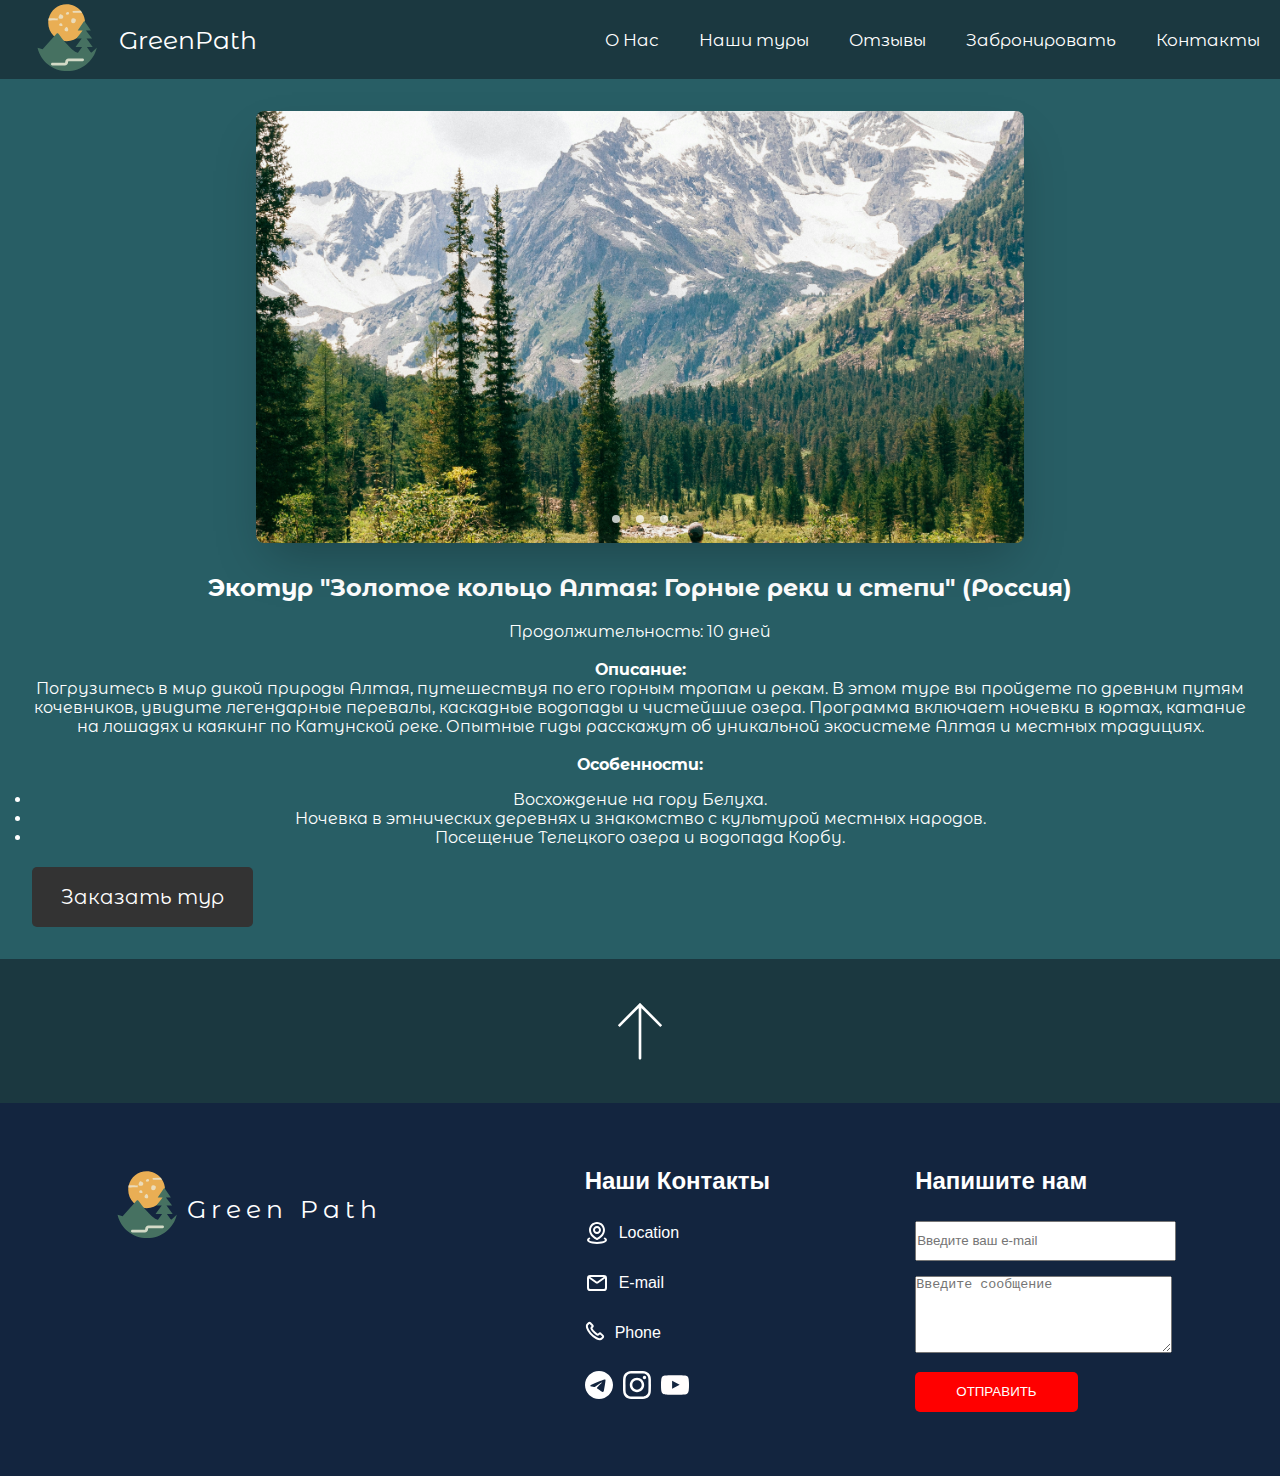
==== altai.html @ 3b1edea9 "add altai page" ====
<!DOCTYPE html>
<html lang="ru">
<head>
    <meta charset="UTF-8">
    <meta name="viewport" content="width=device-width, initial-scale=1.0">
    <link rel="shortcut icon" href="./assets/images/logo Green-Path.svg" type="image/svg">
    <title>Золотое Кольцо Алтая</title>
    <link rel="preconnect" href="https://fonts.googleapis.com">
<link rel="preconnect" href="https://fonts.gstatic.com" crossorigin>
<link href="https://fonts.googleapis.com/css2?family=Alegreya+Sans:ital,wght@0,100;0,300;0,400;0,500;0,700;0,800;0,900;1,100;1,300;1,400;1,500;1,700;1,800;1,900&family=Cedarville+Cursive&family=Josefin+Sans:ital,wght@0,100..700;1,100..700&family=Roboto+Slab:wght@100..900&family=Roboto:ital,wght@0,100;0,300;0,400;0,500;0,700;0,900;1,100;1,300;1,400;1,500;1,700;1,900&family=Square+Peg&display=swap" rel="stylesheet">
    <link rel="stylesheet" href="./assets/styles/style.css">
    <link rel="stylesheet" href="./assets/styles/altai.css">
    <link rel="stylesheet" href="./assets/styles/header.css">
    <link rel="stylesheet" href="./assets/styles/footer.css">
    <link rel="preconnect" href="https://fonts.googleapis.com">
<link rel="preconnect" href="https://fonts.gstatic.com" crossorigin>
<link href="https://fonts.googleapis.com/css2?family=Inter:ital,opsz,wght@0,14..32,100..900;1,14..32,100..900&family=Josefin+Sans:ital,wght@0,100..700;1,100..700&family=Montserrat+Alternates:ital,wght@0,100;0,200;0,300;0,400;0,500;0,600;0,700;0,800;0,900;1,100;1,200;1,300;1,400;1,500;1,600;1,700;1,800;1,900&display=swap" rel="stylesheet">
</head>
<body>
    <header id="header">
    

        <nav>
        <div class="logo-link">
            <a href="index.html"><img src="assets/images/logo_Green-Path.svg" alt="Green-Path-logo"></a>
            </div> 
    
            <div class="logo-name">
        <p>GreenPath</p>
            </div>
    
            <ul class="sidebar">
            <li onclick=hideSidebar()> <a href="#"><svg xmlns="http://www.w3.org/2000/svg" height="24px" viewBox="0 -960 960 960" width="24px" fill="#FFFFFF"><path d="m256-200-56-56 224-224-224-224 56-56 224 224 224-224 56 56-224 224 224 224-56 56-224-224-224 224Z"/></svg></a></li>
            <li> <a href="index.html">О Нас</a></li>
            <li> <a href="catalog.html">Наши туры</a></li>
            <li> <a href="reviews.html">Отзывы</a></li>
            <li> <a href="form_order.html">Забронировать</a></li>
            <li> <a href="footer">Контакты</a></li>
        </ul>
        <ul>  
            <li class="hideOnMobile"> <a href="index.html">О Нас</a></li>
            <li class="hideOnMobile"> <a href="catalog.html">Наши туры</a></li>
            <li class="hideOnMobile"> <a href="reviews.html">Отзывы</a></li>
            <li class="hideOnMobile"> <a href="form_order.html">Забронировать</a></li>
            <li class="hideOnMobile"> <a href="footer">Контакты</a></li>
            <li class="menu-button" onclick="showSidebar()"><a href="#"><svg xmlns="http://www.w3.org/2000/svg" height="24px" viewBox="0 -960 960 960" width="24px" fill="#FFFFFF"><path d="M120-240v-80h720v80H120Zm0-200v-80h720v80H120Zm0-200v-80h720v80H120Z"/></svg></a></li>
        </ul>
        </nav>
        <script>
            function showSidebar(){
                const sidebar = document.querySelector('.sidebar')
                sidebar.style.display = 'flex'
            }
            function hideSidebar(){
                const sidebar = document.querySelector('.sidebar')
                sidebar.style.display = 'none'
            }
        </script>
    
    </header>
    <main>
<div class="main-container">
    <div class="slider-wrapper">
        <div class="slider">
            <img id="slide-1" src="assets/images/altai.jpg" alt="Altai-image"/>
            <img id="slide-2" src="assets/images/Altai1.jpg" alt="Altai-image"/>
            <img id="slide-3" src="assets/images/Altai3.jpg" alt="Altai-image"/>
        </div>
        <div class="slider-nav">
            <a href="#slide-1"></a>
            <a href="#slide-2"></a>
            <a href="#slide-3"></a>
        </div>
    </div>
    





    <h2>Экотур "Золотое кольцо Алтая: Горные реки и степи" (Россия)</h2>
    
    <div class="about-tour">
        <p>Продолжительность: 10 дней <br><br>
            <b>Описание:</b><br>
            Погрузитесь в мир дикой природы 
            Алтая, путешествуя по его горным 
            тропам и рекам. В этом туре вы 
            пройдете по древним путям кочевников, 
            увидите легендарные перевалы,
            каскадные водопады и чистейшие озера.
            Программа включает ночевки в юртах,
            катание на лошадях и каякинг по 
            Катунской реке. Опытные гиды расскажут 
            об уникальной экосистеме Алтая 
            и местных традициях.<br> <br>
            
            
            <b>Особенности:</b> <br>
        
            <li> Восхождение на гору Белуха.</li>
            <li> Ночевка в этнических деревнях 
                и знакомство с культурой местных 
                народов.</li>
            <li> Посещение Телецкого озера и водопада Корбу.</li>
        </p>  
    </div>
    

    <button class="order-btn">Заказать тур</button>

    
</div>
    </main>

    <footer>
        <div class="returnTop">
            <div class="arrow_wrapper">
                <a href="#header"><img src="./assets/images/footer_arrow_top.svg" class="footer_arrow_top" alt="arrow up"></a>
            </div>
        </div> 
        <div class="footer_container" id="footer">
            <a href="index.html">
            <div class="logo-name">
                <div class="logoWrapper">
                    <img src="./assets/images/logo_Green-Path.svg" alt="Green Path logo">
                </div>
                <p class="name">Green Path</p>
            </div>
            </a>
            <div class="contacts">
                <p class="footer_title">Наши Контакты</p>
                <div class="contacts_item">
                    <div>
                        <img src="./assets/images/location_icon.svg" alt="Icon symbolising location">
                    </div>  
                    <p class="location">Location</p>
                </div>
                <div class="contacts_item">
                    <div>
                        <img src="./assets/images/email_icon.svg" alt="E-mail icon">
                    </div>
                    <p class="e-mail">E-mail</p>
                </div>
                <div class="contacts_item">
                    <div>
                        <img src="./assets/images/phone_icon.svg" alt="Phone icon">
                    </div>
                    <p class="phone">Phone</p>
                </div>
                <div class="socialMedia">
                    <a href=""><img src="./assets/images/telegram_icon.svg" alt="telegram icon"></a>
                    <a href=""><img src="./assets/images/insta_icon.svg" alt="instagram icon"></a>
                    <a href=""><img src="./assets/images/youtube_icon.svg" alt="youtube icon"></a>
                </div>
            </div>
            <div class="contact_us">
                <p class="footer_title">Напишите нам</p>
                <form class="contact_us_form" action="" method="post">
                    <div>
                        <input type="email" class="email_input" placeholder="Введите ваш e-mail" id="userEmail" tabindex="0">
                    </div>
                    <div>
                        <textarea name="YourMessage" id="contact_us_message" rows="5" cols="30" placeholder="Введите сообщение" tabindex="1"></textarea>
                    </div>
                    <div>
                        <button class="send_button" tabindex="2">ОТПРАВИТЬ</button>
                    </div>
                </form>
            </div>
        </div>
        
    </footer>
</body>
</html>
---- assets/styles/style.css ----
*{
    margin: 0;
    padding: 0;
    box-sizing: content-box;
}

button{
    box-shadow: none;
    border: none;
}

button:hover{
    opacity: 75%;
}

button:active{
    transform: scale(1.1);
}

a{
    text-decoration: none;
}

a:visited{
    text-decoration: none;
}

a:hover{
    text-decoration: none;
}

p, div{
    font-family: "Montserrat", sans-serif;
    font-optical-sizing: auto;
    font-weight: normal;
    font-style: normal;
}
---- assets/styles/altai.css ----
*{
    margin: 0;
    padding: 0;
}

.main-container{
    padding: 2rem;
    background-color: #285E65;
    
}

.slider-wrapper{
    position: relative;
    max-width: 48rem;
    margin: 0 auto;
}
.slider{
    display: flex;
    aspect-ratio: 16 / 9;
    overflow-x: auto;
    scroll-snap-type: x mandatory;
    scroll-behavior: smooth;
    box-shadow: 0 1.5rem 3rem -0.75rem hsla(0, 0%, 0%, 0.25);
    border-radius: 0.5rem;
}
.slider img{
    flex: 1 0 100%;
    scroll-snap-align: start;
    object-fit: cover;
}
.slider-nav{
    display: flex;
    column-gap: 1rem;
    position: absolute;
    bottom: 1.25rem;
    left: 50%;
    transform: translateX(-50%);
    z-index: 1;
}
.slider-nav a{
    width: 0.5rem;
    height: 0.5rem;
    border-radius: 50%;
    background-color: #fff;
    opacity: 0.75;
    transition: opacity ease 250ms;
}
.slider-nav a:hover{
    opacity: 1;
}

h2{
    color: #fff;
    font-family: "Montserrat Alternates", sans-serif;
    text-align: center;
    margin-top: 30px;
}
.about-tour p{
    color: #fff;
    font-family: "Montserrat Alternates", sans-serif;
    text-align: center;
    margin-top: 20px; 
}

.about-tour li{
    color: #fff;
    font-family: "Montserrat Alternates", sans-serif;
    text-align: center;
}

.order-btn{
    width: 221px;
    height: 60px;
    color: #fff;
    background-color: #333333;
    border-radius: 5px;
    font-size: 20px;
    font-family: "Montserrat Alternates", sans-serif;
    cursor: pointer;
}
---- assets/styles/header.css ----
*{
    margin: 0;
    padding: 0;
}

body{
    min-height: 100vh;
}



nav{
    background-color: #1B3840;
    box-shadow: 3px 3px 5px rgba(0, 0, 0, 0.1);
    display: flex;
}

.logo-link img{
    display: flex;
    width: 79px;
    height: 79px;
    margin-left: 10%;
}

.logo-name{
display: flex;
}

.logo-name p{
    font-size: 25px;
    font-family: "Montserrat Alternates", sans-serif;
    margin-left: 0;
    color: white;
    margin-bottom: 0;
    align-self: center;
}


nav ul{
    width: 100%;
    list-style: none;
    display: flex;
    justify-content: flex-end;
    justify-content: flex-end;
    align-items: center;
    margin-bottom: 0;
}

nav li{
    height: 50px;
}

nav a{
    height: 100%;
    padding: 0 20px;
    padding: 0 20px;
    text-decoration: none;
    display: flex;
    align-items: center;
    color: white;
    font-family: "Montserrat Alternates", sans-serif;
    font-size: 17px;
    display: flex;
    align-items: center;
    color: white;
    font-family: "Montserrat Alternates", sans-serif;
    font-size: 17px;
    transition: 0.15s;
    white-space: nowrap;
}

nav a:hover{
    color: goldenrod;
}
.sidebar{
    position: fixed;
    top: 0;
    right: 0;
    height: 100vh;
    width: 250px;
    z-index: 999;
    background-color: #1b3840b7;
    backdrop-filter: blur(10px);
    box-shadow: -10px 0 10px rgba(0, 0, 0, 0.1);
    display: none;
    flex-direction: column;
    align-items: flex-start;
    justify-content: flex-start;
}
.sidebar li{
    width: 100%;
}
.sidebar a{
    width: 100%;
}
.menu-button{
    display: none;
}
@media (max-width: 800px){
    .hideOnMobile{
        display: none;
    }
    .menu-button{
        display: block;
    }
}
@media (max-width: 400px){
.sidebar{
    width: 100%;
}
}
---- assets/styles/footer.css ----
.returnTop{
    height: 16vh;
    background-color: #1B3840;
    display: flex;
    justify-content: center;
    align-content: center;
    flex-wrap: wrap;
}
.arrow_wrapper{
    padding: 4% 0;
    text-align: center;
    height: 40%;
}

.footer_arrow_top{
    height: 100%;
}

.footer_container{
    padding: 5%;
    background-color: #13253F;
    color: white;
    display: flex;
    justify-content: space-around;
    gap: 5%;
}

.logo-name{
    display: flex;
    align-content: center;
}

.name{
    font-family: "Inconsalata", sans-serif;
    font-size: 32px;
    font-weight: 400;
    letter-spacing: 0.2em;
    padding: 10px 0;
    color: white;
}

.contacts{
    display: flex;
    flex-direction: column;
    padding-left: 5%;
    gap: 10px;
}

.contacts_item{
    display: flex;
    gap: 10px;
    line-height: 1.5;
}

.socialMedia{
    display: flex;
    gap: 10px;
}

.contact_us{
    display: flex;
    flex-direction: column;
    gap: 10px;
}

.contact_us_form{
    display: flex;
    flex-direction: column;
    gap: 15px;
}

.email_input{
    width: 100%;
    padding: 4% 0;
}

.send_button{
    background-color: red;
    color: white;
    padding: 5% 16%;
    align-content: center;
    border-radius: 5px;
}

.footer_title{
    font-size: 1.5rem;
    font-weight: bold;
}

p{
    margin-bottom: 1rem;
}

@media screen and (max-width: 970px) {
    .name{
        font-size: 20px;
    }

    .logo_img{
        width: 85%;
    }

    .footer_title{
        font-size: 1.2rem;
    }
}

@media screen and (max-width: 750px) {
    .footer_container{
        flex-direction: column;
        align-items: center;
        gap: 50px;
        }
    
    .contact_us{
        align-items: center; 
        padding-left: 5%;
    }
}
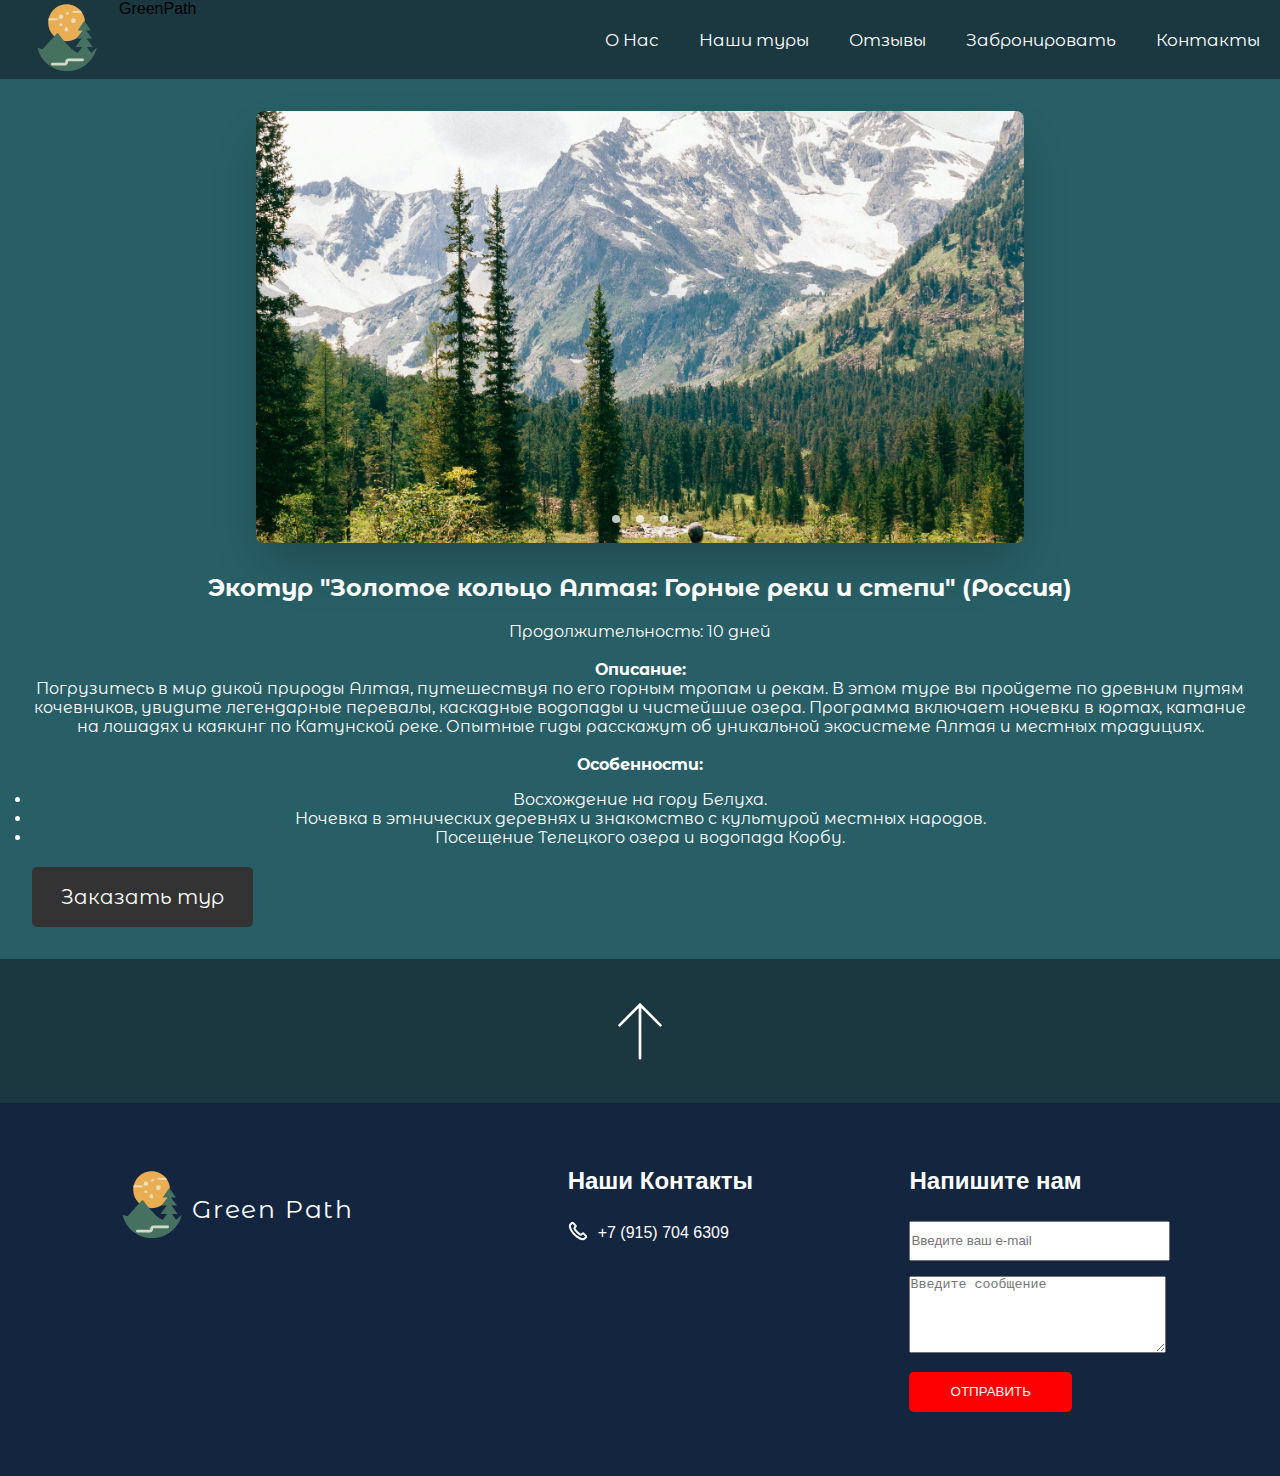
==== commit 0a365fd7: "corrected footer conmtacts on individual tour pages" ====
--- a/altai.html
+++ b/altai.html
@@ -130,30 +130,36 @@
             </a>
             <div class="contacts">
                 <p class="footer_title">Наши Контакты</p>
-                <div class="contacts_item">
-                    <div>
-                        <img src="./assets/images/location_icon.svg" alt="Icon symbolising location">
-                    </div>  
-                    <p class="location">Location</p>
+
+            <!-- В КОММЕНТАРИИ НИЖЕ КОД НА СЛУЧАЙ ДОПОЛНИТЕЛЬНЫХ КОНТАКТОВ -->
+            <!-- <div class="contacts_item">
+                <div>
+                    <img src="./assets/images/location_icon.svg" alt="Icon symbolising location">
+                </div>  
+                <p class="location">Location</p>
+            </div>
+            <div class="contacts_item">
+                <div>
+                    <img src="./assets/images/email_icon.svg" alt="E-mail icon">
                 </div>
-                <div class="contacts_item">
-                    <div>
-                        <img src="./assets/images/email_icon.svg" alt="E-mail icon">
-                    </div>
-                    <p class="e-mail">E-mail</p>
+                <p class="e-mail">E-mail</p>
+            </div> -->
+
+            <div class="contacts_item">
+                <div>
+                    <img src="./assets/images/phone_icon.svg" alt="Phone icon">
                 </div>
-                <div class="contacts_item">
-                    <div>
-                        <img src="./assets/images/phone_icon.svg" alt="Phone icon">
-                    </div>
-                    <p class="phone">Phone</p>
-                </div>
-                <div class="socialMedia">
-                    <a href=""><img src="./assets/images/telegram_icon.svg" alt="telegram icon"></a>
-                    <a href=""><img src="./assets/images/insta_icon.svg" alt="instagram icon"></a>
-                    <a href=""><img src="./assets/images/youtube_icon.svg" alt="youtube icon"></a>
-                </div>
+                <p class="phone">+7 (915) 704 6309</p>
             </div>
+
+            <!-- В КОММЕНТАРИИ НИЖЕ КОД НА СЛУЧАЙ ПОЯВЛЕНИЯ СОЦСЕТЕЙ -->
+            <!-- <div class="socialMedia">
+                <a href=""><img src="./assets/images/telegram_icon.svg" alt="telegram icon"></a>
+                <a href=""><img src="./assets/images/insta_icon.svg" alt="instagram icon"></a>
+                <a href=""><img src="./assets/images/youtube_icon.svg" alt="youtube icon"></a>
+            </div> -->
+            
+        </div>
             <div class="contact_us">
                 <p class="footer_title">Напишите нам</p>
                 <form class="contact_us_form" action="" method="post">
--- a/assets/styles/header.css
+++ b/assets/styles/header.css
@@ -27,14 +27,14 @@
 display: flex;
 }
 
-.logo-name p{
+/*.logo-name p{
     font-size: 25px;
     font-family: "Montserrat Alternates", sans-serif;
     margin-left: 0;
     color: white;
     margin-bottom: 0;
     align-self: center;
-}
+}*/
 
 
 nav ul{
--- a/assets/styles/footer.css
+++ b/assets/styles/footer.css
@@ -32,12 +32,20 @@
 }
 
 .name{
-    font-family: "Inconsalata", sans-serif;
+    /*font-family: "Montserrat Alternates", sans-serif;
     font-size: 32px;
     font-weight: 400;
-    letter-spacing: 0.2em;
+    letter-spacing: 0.1rem;
     padding: 10px 0;
+    color: white;*/
+    font-size: 25px;
+    font-family: "Montserrat Alternates", sans-serif;
+    margin-left: 0;
     color: white;
+    margin-bottom: 0;
+    align-self: center;
+    letter-spacing: 0.1rem;
+    
 }
 
 .contacts{
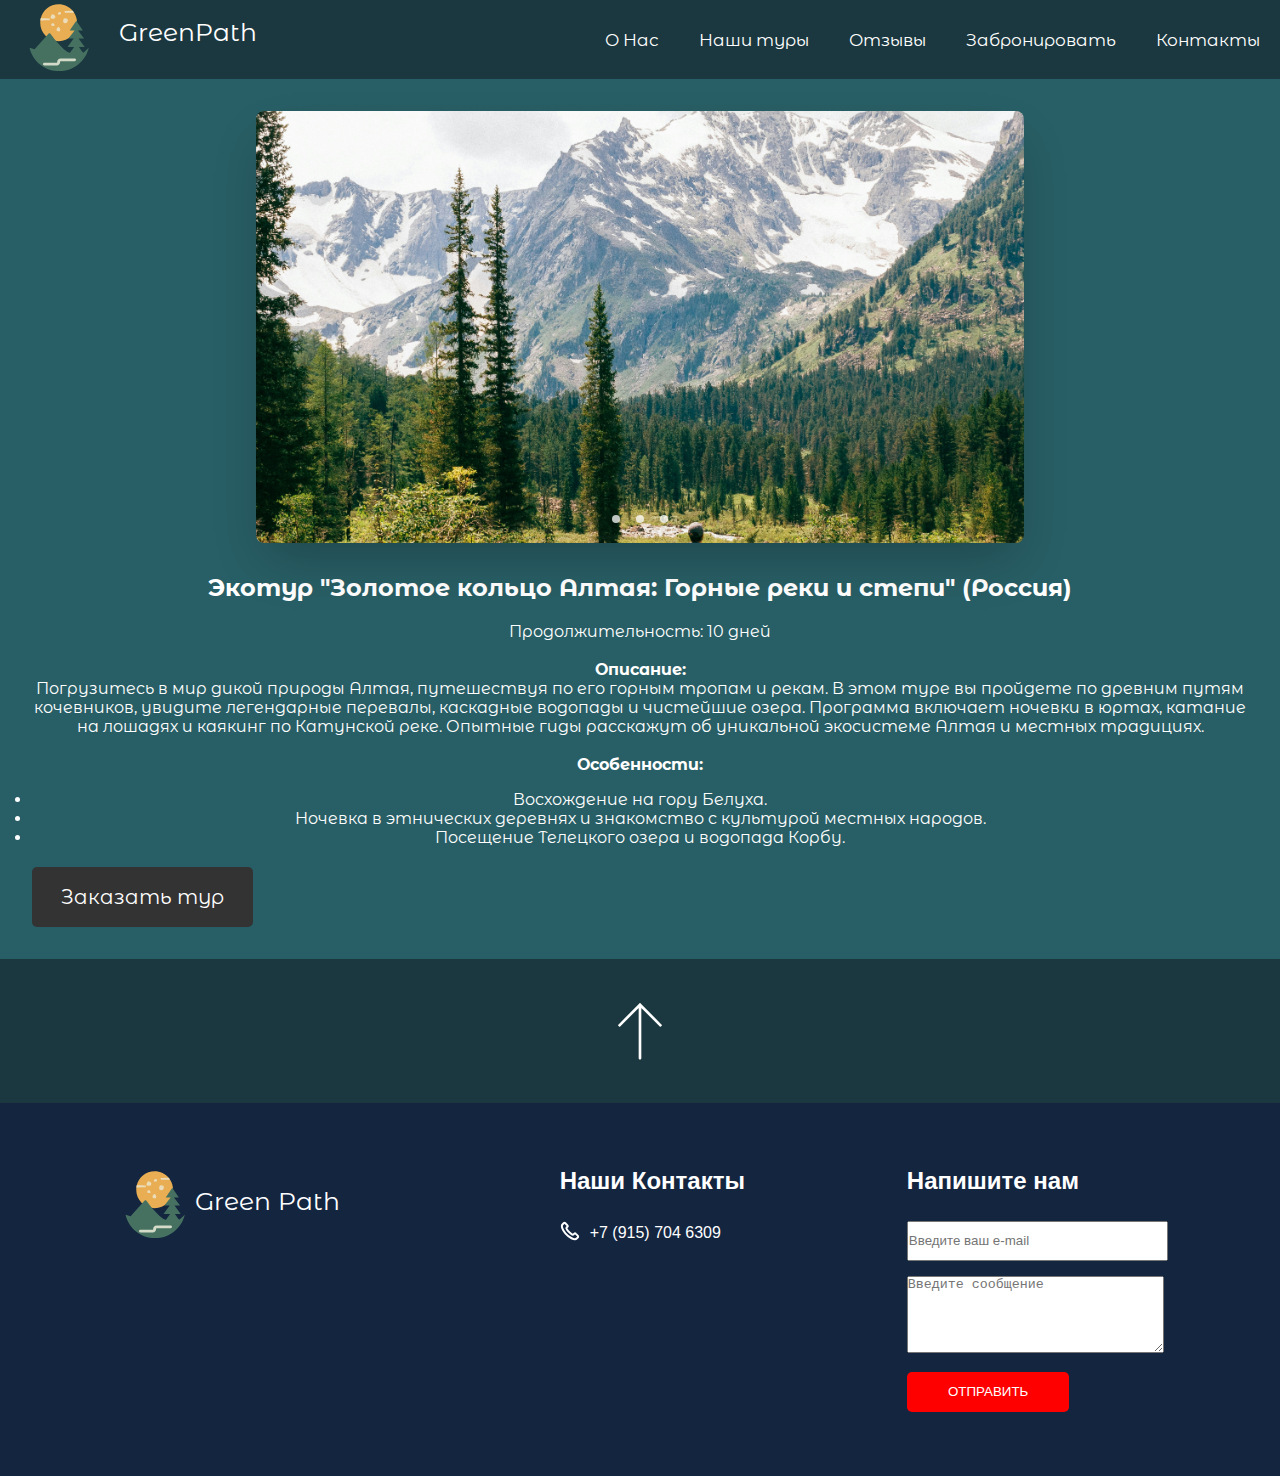
==== commit 3636d7fe: "add correct logo" ====
--- a/altai.html
+++ b/altai.html
@@ -21,12 +21,10 @@
     
 
         <nav>
-        <div class="logo-link">
-            <a href="index.html"><img src="assets/images/logo_Green-Path.svg" alt="Green-Path-logo"></a>
-            </div> 
-    
             <div class="logo-name">
-        <p>GreenPath</p>
+                <a href="index.html"><img src="assets/images/logo_Green-Path.svg" alt="Green-Path-logo"></a>
+                
+                <p class="name">GreenPath</p>
             </div>
     
             <ul class="sidebar">
--- a/assets/styles/footer.css
+++ b/assets/styles/footer.css
@@ -32,20 +32,14 @@
 }
 
 .name{
-    /*font-family: "Montserrat Alternates", sans-serif;
-    font-size: 32px;
+
+    font-size: 25px;
+    font-family: "Montserrat Alternates", sans-serif;
     font-weight: 400;
-    letter-spacing: 0.1rem;
     padding: 10px 0;
     color: white;*/
-    font-size: 25px;
-    font-family: "Montserrat Alternates", sans-serif;
-    margin-left: 0;
-    color: white;
     margin-bottom: 0;
     align-self: center;
-    letter-spacing: 0.1rem;
-    
 }
 
 .contacts{
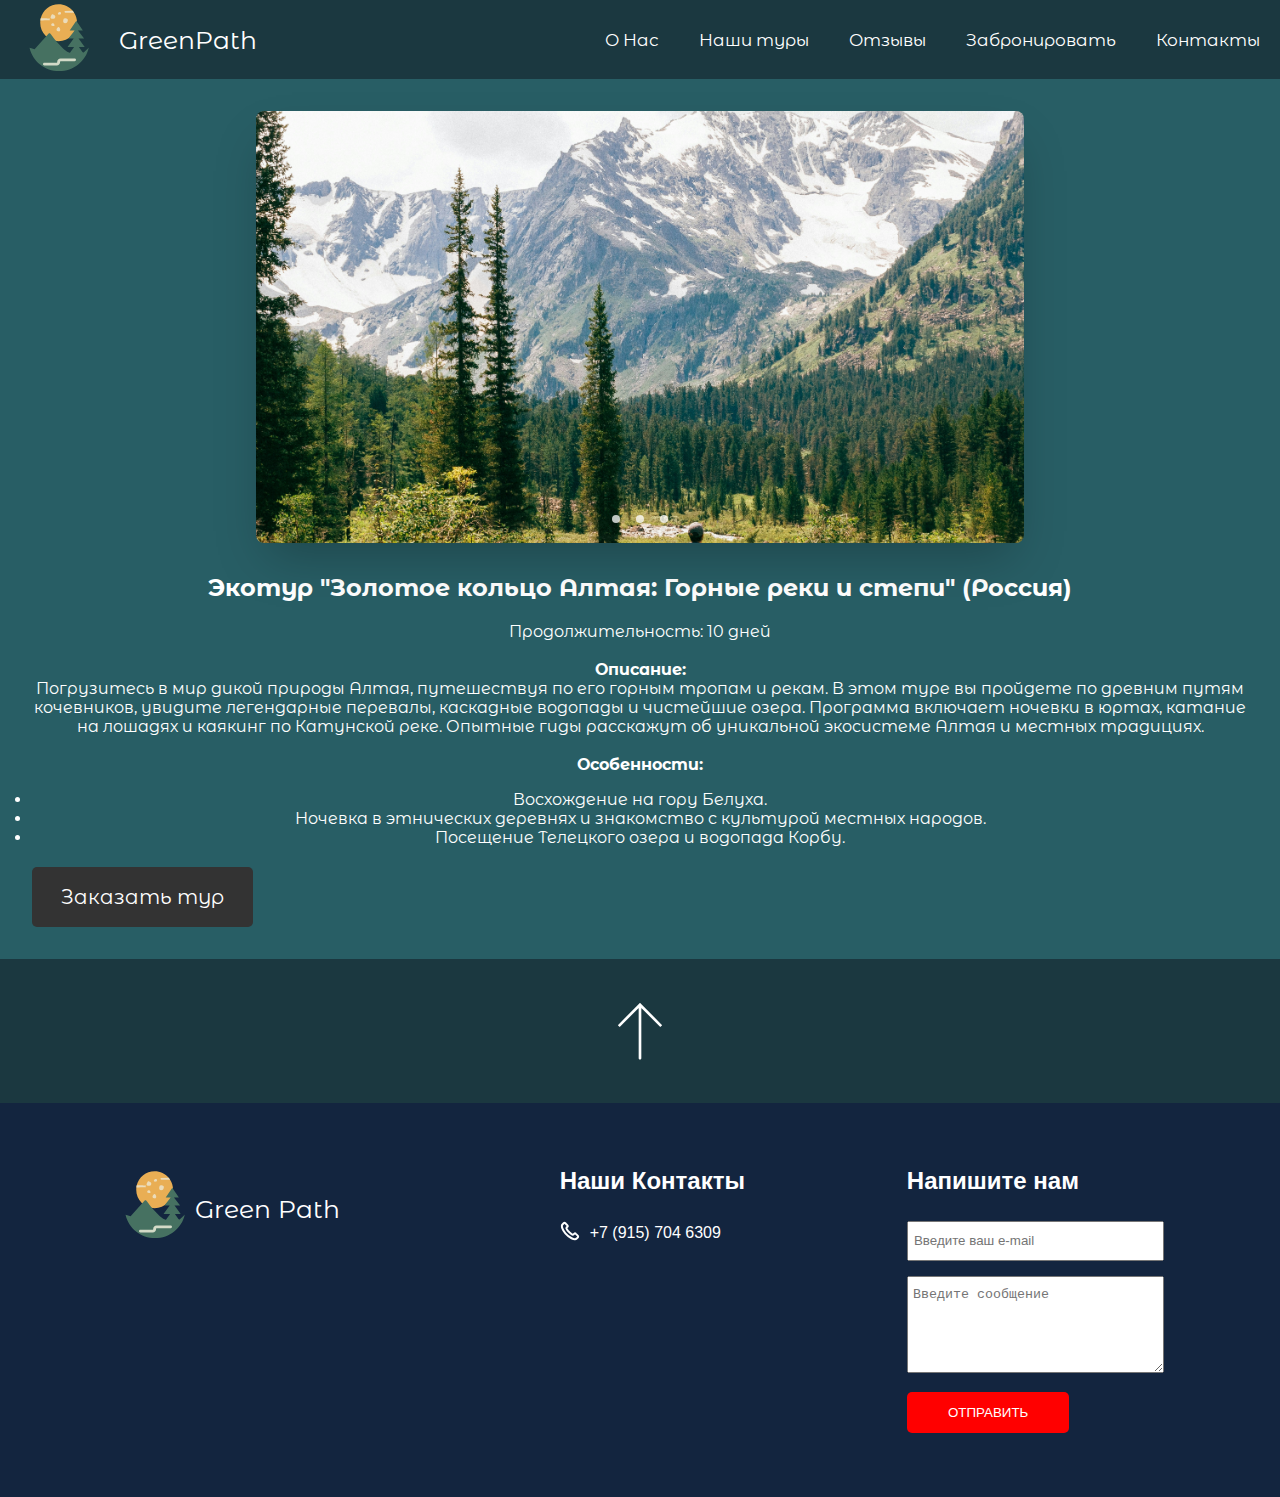
==== commit c18ec8d9: "add class to textarea in footer in the rest of the pages but main" ====
--- a/altai.html
+++ b/altai.html
@@ -165,7 +165,7 @@
                         <input type="email" class="email_input" placeholder="Введите ваш e-mail" id="userEmail" tabindex="0">
                     </div>
                     <div>
-                        <textarea name="YourMessage" id="contact_us_message" rows="5" cols="30" placeholder="Введите сообщение" tabindex="1"></textarea>
+                        <textarea name="YourMessage" id="contact_us_message" rows="5" cols="30" placeholder="Введите сообщение" tabindex="1" class="message_input"></textarea>
                     </div>
                     <div>
                         <button class="send_button" tabindex="2">ОТПРАВИТЬ</button>
--- a/assets/styles/footer.css
+++ b/assets/styles/footer.css
@@ -32,12 +32,11 @@
 }
 
 .name{
-
     font-size: 25px;
     font-family: "Montserrat Alternates", sans-serif;
     font-weight: 400;
     padding: 10px 0;
-    color: white;*/
+    color: white;
     margin-bottom: 0;
     align-self: center;
 }
@@ -72,9 +71,10 @@
     gap: 15px;
 }
 
-.email_input{
+.email_input, .message_input{
     width: 100%;
-    padding: 4% 0;
+    padding: 4% 2%;
+    box-sizing: border-box;
 }
 
 .send_button{
